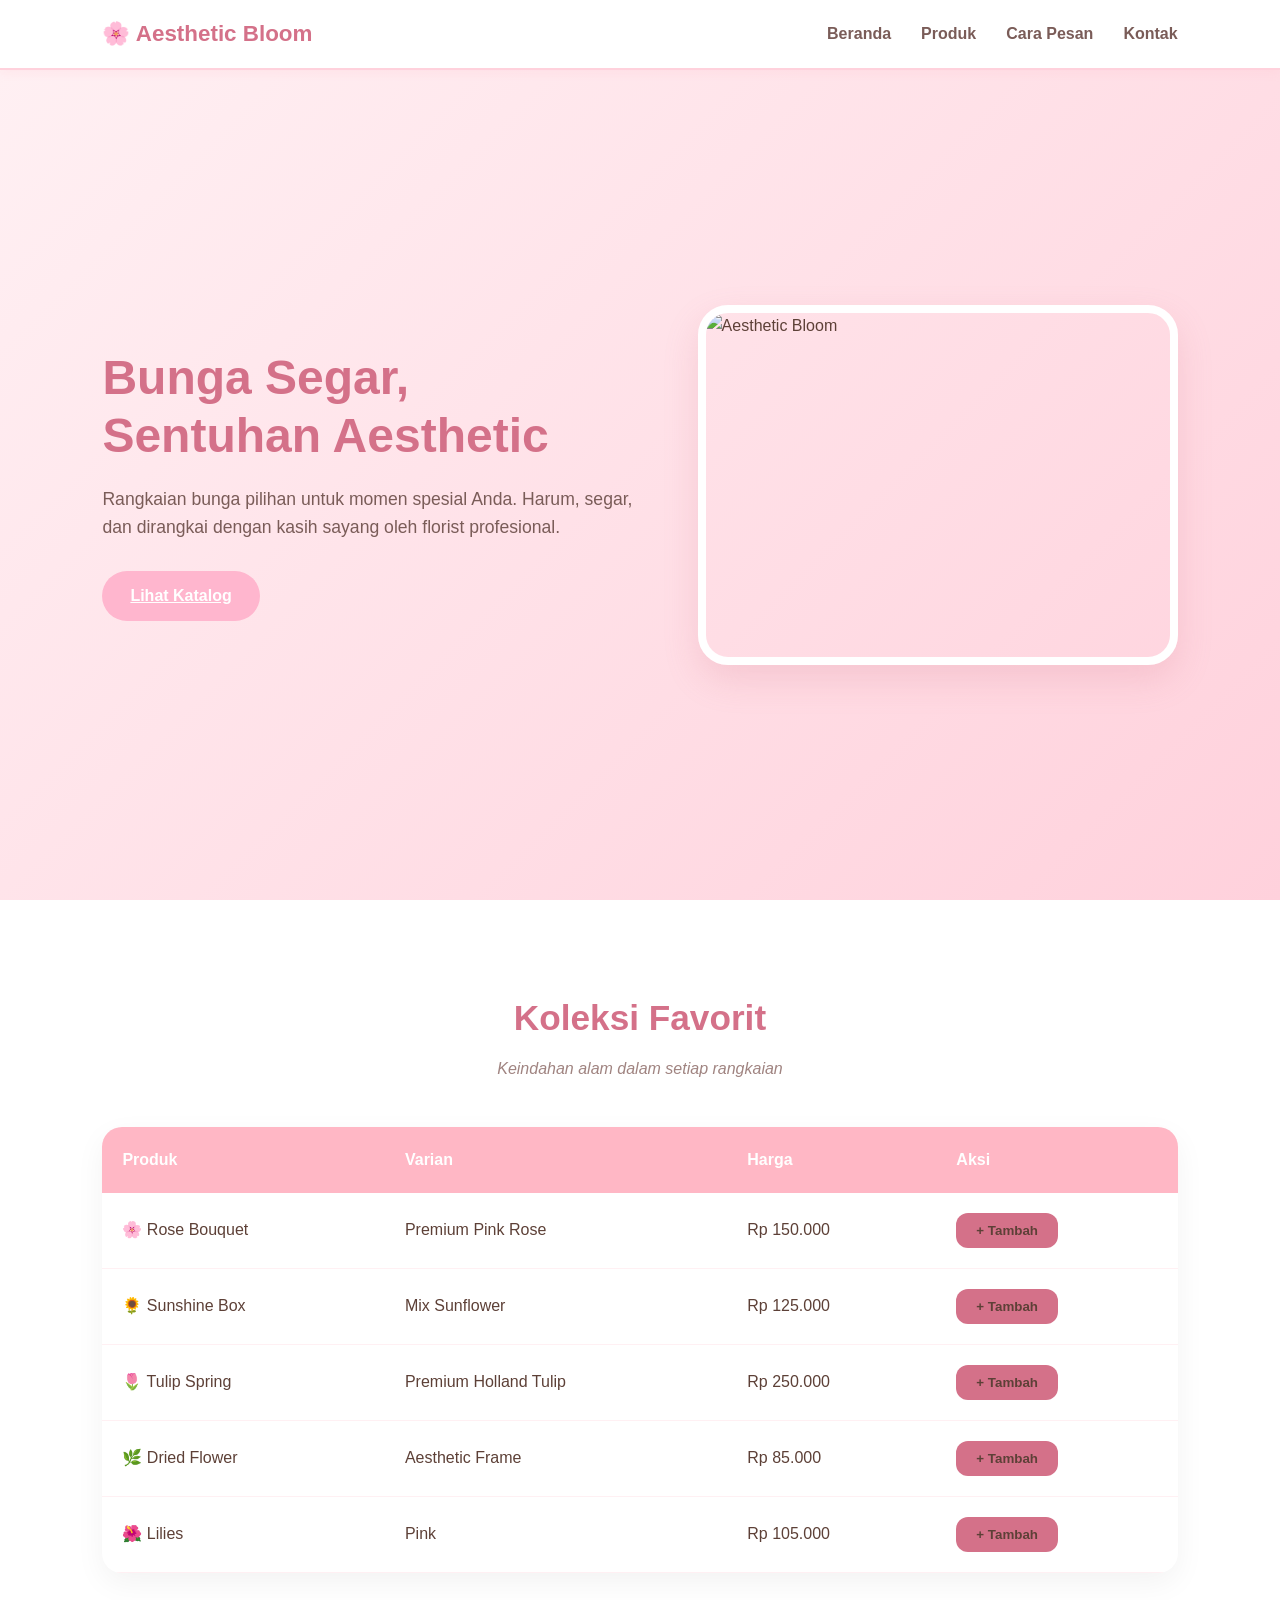
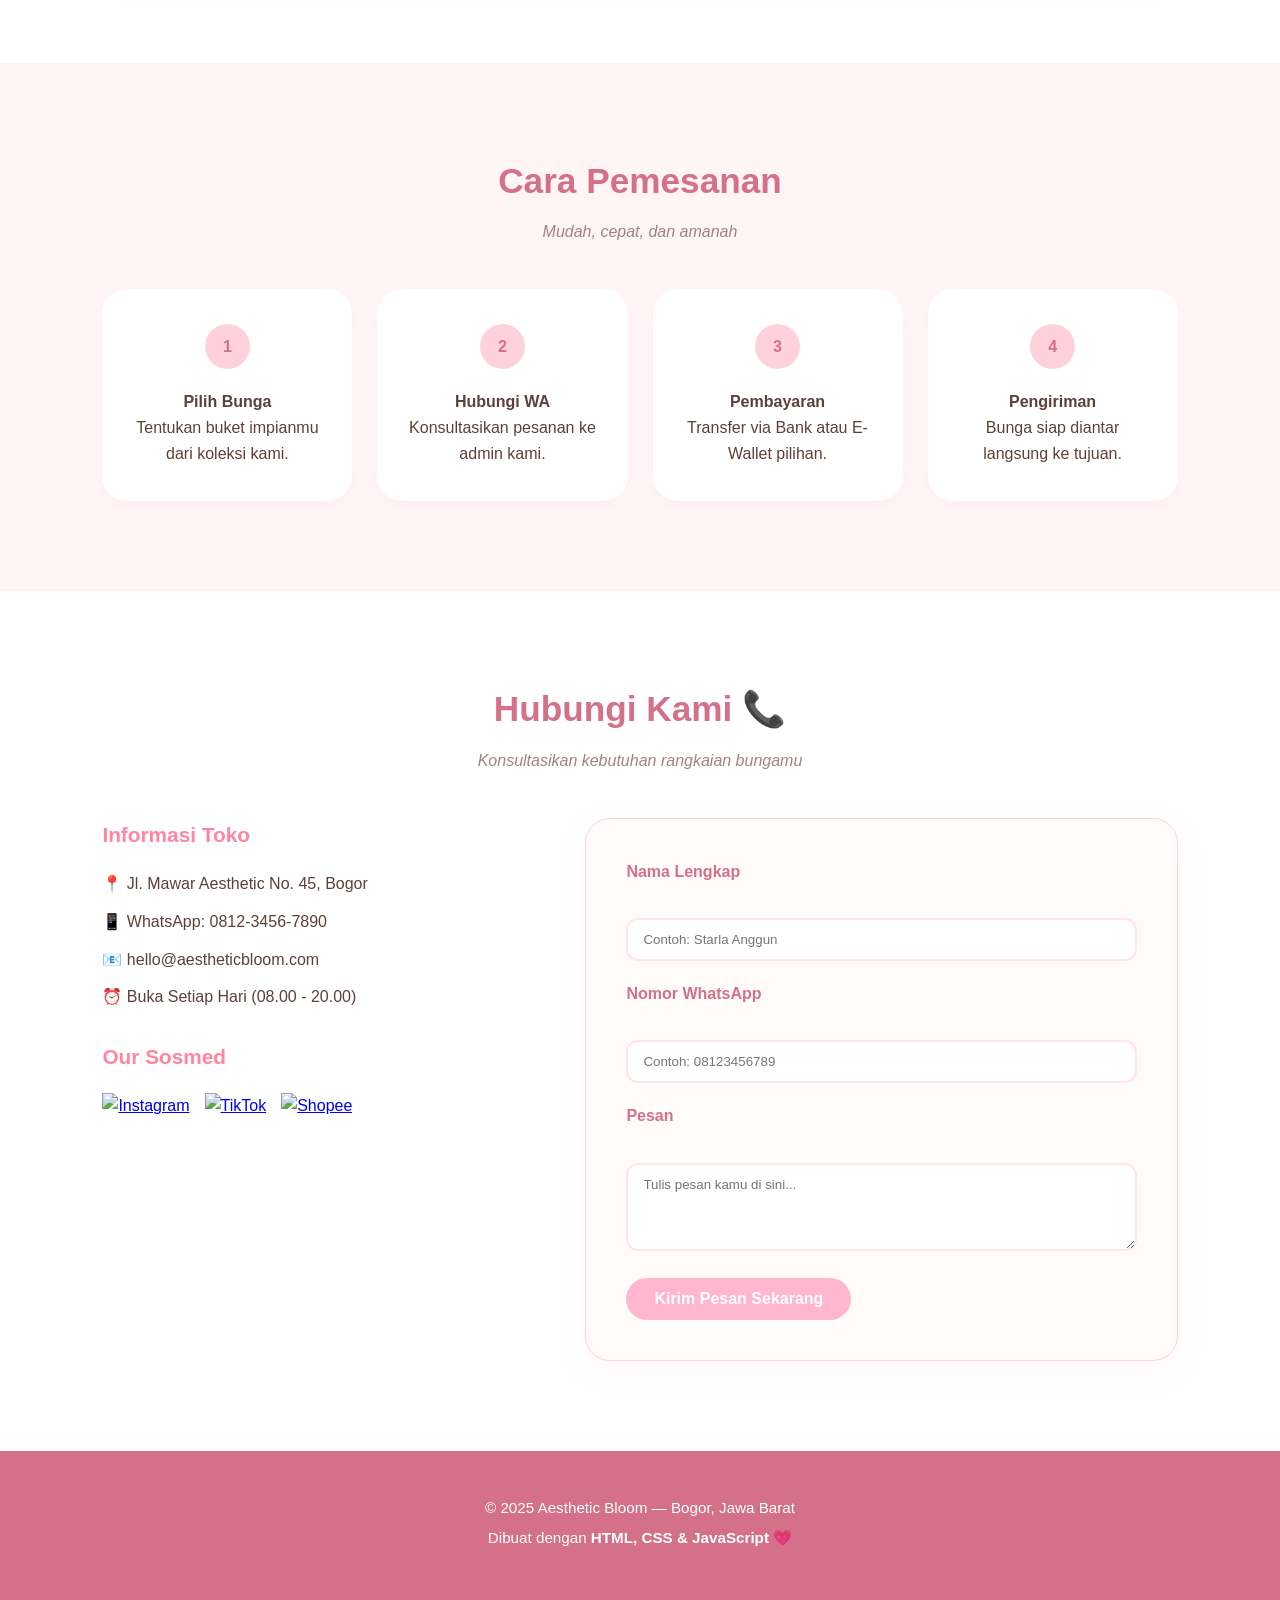
==== index_praktek.html @ 1a970a9a "Add files via upload" ====
<!DOCTYPE html>
<html lang="id">
  <head>
    <meta charset="UTF-8" />
    <meta name="viewport" content="width=device-width, initial-scale=1.0" />
    <title>Aesthetic Bloom | Premium Florist</title>
    <link rel="stylesheet" href="style_praktek.css" />
  </head>

  <body>
    <nav class="navbar">
      <span class="logo">🌸 Aesthetic Bloom</span>
      <ul class="nav-links">
        <li><a href="#beranda">Beranda</a></li>
        <li><a href="#produk">Produk</a></li>
        <li><a href="#cara-pesan">Cara Pesan</a></li>
        <li><a href="#kontak">Kontak</a></li>
      </ul>
    </nav>

    <section id="beranda" class="hero">
      <div class="hero-teks">
        <h1>Bunga Segar,<br />Sentuhan Aesthetic</h1>
        <p>
          Rangkaian bunga pilihan untuk momen spesial Anda. Harum, segar, dan dirangkai dengan kasih sayang oleh florist profesional.
        </p>
        <a href="#produk" class="tombol">Lihat Katalog</a>
      </div>
      <img src="images/hero.jpg" alt="Aesthetic Bloom" class="hero-img" />
    </section>

    <section id="produk" class="section-produk">
      <h2>Koleksi Favorit</h2>
      <p class="subjudul">Keindahan alam dalam setiap rangkaian</p>

      <table>
        <thead>
          <tr>
            <th>Produk</th>
            <th>Varian</th>
            <th>Harga</th>
            <th>Aksi</th>
          </tr>
        </thead>
        <tbody>
          <tr>
            <td>🌸 Rose Bouquet</td>
            <td>Premium Pink Rose</td>
            <td>Rp 150.000</td>
            <td><button class="btn-tambah">+ Tambah</button></td>
          </tr>
          <tr>
            <td>🌻 Sunshine Box</td>
            <td>Mix Sunflower</td>
            <td>Rp 125.000</td>
            <td><button class="btn-tambah">+ Tambah</button></td>
          </tr>
          <tr>
            <td>🌷 Tulip Spring</td>
            <td>Premium Holland Tulip</td>
            <td>Rp 250.000</td>
            <td><button class="btn-tambah">+ Tambah</button></td>
          </tr>
          <tr>
            <td>🌿 Dried Flower</td>
            <td>Aesthetic Frame</td>
            <td>Rp 85.000</td>
            <td><button class="btn-tambah">+ Tambah</button></td>
          </tr>
          <tr>
            <td>🌺 Lilies</td>
            <td>Pink</td>
            <td>Rp 105.000</td>
            <td><button class="btn-tambah">+ Tambah</button></td>
          </tr>
        </tbody>
      </table>
    </section>

    <section id="cara-pesan" class="section-cara-pesan">
      <h2>Cara Pemesanan</h2>
      <p class="subjudul">Mudah, cepat, dan amanah</p>

      <ul class="langkah-list">
        <li>
          <strong>Pilih Bunga</strong>
          <p>Tentukan buket impianmu dari koleksi kami.</p>
        </li>
        <li>
          <strong>Hubungi WA</strong>
          <p>Konsultasikan pesanan ke admin kami.</p>
        </li>
        <li>
          <strong>Pembayaran</strong>
          <p>Transfer via Bank atau E-Wallet pilihan.</p>
        </li>
        <li>
          <strong>Pengiriman</strong>
          <p>Bunga siap diantar langsung ke tujuan.</p>
        </li>
      </ul>
    </section>

    <section id="kontak" class="section-kontak">
      <h2>Hubungi Kami 📞</h2>
      <p class="subjudul">Konsultasikan kebutuhan rangkaian bungamu</p>

      <div class="kontak-wrap">
        <div class="kontak-info">
          <h3>Informasi Toko</h3>
          <ul>
            <li>📍 Jl. Mawar Aesthetic No. 45, Bogor</li>
            <li>📱 WhatsApp: 0812-3456-7890</li>
            <li>📧 hello@aestheticbloom.com</li>
            <li>⏰ Buka Setiap Hari (08.00 - 20.00)</li>
          </ul>

          <h3>Our Sosmed</h3>
          <div class="sosmed">
            <a href="#"><img src="https://cdn.simpleicons.org/instagram" alt="Instagram" width="40" height="40" /></a>
            <a href="#"><img src="https://cdn.simpleicons.org/tiktok" alt="TikTok" width="40" height="40" /></a>
            <a href="#"><img src="https://cdn.simpleicons.org/shopee" alt="Shopee" width="40" height="40" /></a>
          </div>
        </div>

       <form id="form-kontak" onsubmit="event.preventDefault();">
  <div class="form-group">
    <label for="nama">Nama Lengkap</label><br />
    <input type="text" id="nama" name="nama" placeholder="Contoh: Starla Anggun" required />
  </div>

  <div class="form-group">
    <label for="telepon">Nomor WhatsApp</label><br />
    <input type="tel" id="telepon" name="telepon" placeholder="Contoh: 08123456789" required />
  </div>

  <div class="form-group">
    <label for="pesan">Pesan</label><br />
    <textarea id="pesan" name="pesan" rows="4" placeholder="Tulis pesan kamu di sini..." required></textarea>
  </div>

  <button type="submit" class="tombol tombol-full">
    Kirim Pesan Sekarang
  </button>
  
  <p id="pesan-sukses" style="display: none;">
    ✅ Pesan berhasil dikirim, kami akan segera menghubungi Anda.
  </p>
</form>
      </div>
    </section>

    <footer class="footer">
      <p>&copy; 2025 Aesthetic Bloom &mdash; Bogor, Jawa Barat</p>
      <p>Dibuat dengan <strong>HTML, CSS &amp; JavaScript</strong> 💗</p>
    </footer>

    <script src="script.js"></script>
  </body>
</html>
---- style_praktek.css ----
* {
    margin: 0;
    padding: 0;
    box-sizing: border-box;
}

html {
    scroll-behavior: smooth;
}

body {
    font-family: 'Segoe UI', Tahoma, Geneva, Verdana, sans-serif;
    background-color: #FFF5F7;
    color: #5D4037;
    line-height: 1.6;
}

/* Navbar */
.navbar {
    position: sticky;
    top: 0;
    z-index: 1000;
    background-color: rgba(255, 255, 255, 0.95);
    padding: 0 8%;
    height: 70px;
    display: flex;
    align-items: center;
    justify-content: space-between;
    border-bottom: 2px solid #FFD1DC;
    box-shadow: 0 2px 10px rgba(255, 183, 197, 0.2);
}

.logo {
    font-weight: 800;
    font-size: 1.4rem;
    color: #D47189;
}

.nav-links {
    display: flex;
    gap: 30px;
    list-style: none;
}

.nav-links a {
    font-weight: 600;
    font-size: 1rem;
    color: #7A5C58;
    transition: 0.3s;
    text-decoration: none;
}

.nav-links a:hover {
    color: #FFB7C5;
}

/* Hero Section */
.hero {
    min-height: calc(100vh - 70px);
    padding: 60px 8%;
    display: flex;
    align-items: center;
    gap: 50px;
    background: linear-gradient(135deg, #FFF0F3 0%, #FFD1DC 100%);
}

.hero-teks {
    flex: 1;
}

.hero-teks h1 {
    font-size: 3rem;
    color: #D47189;
    line-height: 1.2;
    margin-bottom: 20px;
    font-weight: 700;
}

.hero-teks p {
    font-size: 1.1rem;
    margin-bottom: 30px;
    color: #7A5C58;
}

.hero-img {
    flex: 1;
    max-width: 480px;
    border-radius: 30px;
    border: 8px solid white;
    box-shadow: 0 15px 35px rgba(212, 113, 137, 0.2);
    object-fit: cover;
    aspect-ratio: 4/3;
}

/* Buttons */
.tombol {
  display: inline-block;
  background-color: #ffb6ce; 
  color: #ffffff;
  padding: 12px 28px; /* Diperkecil dari 24px 56px agar proporsional */
  border-radius: 50px; 
  font-weight: 600;
  font-size: 1rem; /* Diubah dari 2.99rem agar teksnya pas di dalam tombol */
  border: none;
  cursor: pointer;
  transition: background-color 0.2s, transform 0.1s;
}

.tombol:hover {
    background-color: #D47189;
    transform: translateY(-3px);
    box-shadow: 0 8px 20px rgba(212, 113, 137, 0.3);
}

/* Produk Section */
.section-produk {
    padding: 90px 8%;
    background-color: white;
}

h2 {
    font-size: 2.2rem;
    text-align: center;
    color: #D47189;
    margin-bottom: 10px;
    font-weight: 700;
}

.subjudul {
    text-align: center;
    color: #A08481;
    margin-bottom: 45px;
    font-style: italic;
}

table {
    width: 100%;
    border-collapse: collapse;
    border-radius: 20px;
    overflow: hidden;
    box-shadow: 0 10px 30px rgba(0, 0, 0, 0.05);
}

thead tr {
    background-color: #FFB7C5;
    color: white;
}

th, td {
    padding: 20px;
    text-align: left;
}

td {
    border-bottom: 1px solid #FFF0F3;
    color: #5D4037;
}

.btn-tambah {
    background-color: #d47189;
    border: none;
    padding: 10px 20px;
    border-radius: 12px;
    font-weight: 700;
    color: #5D4037;
    cursor: pointer;
    transition: 0.2s;
}

.btn-tambah:hover {
    background-color: #D47189;
    transform: scale(1.05);
}

/* Cara Pesan */
.section-cara-pesan {
    padding: 90px 8%;
    background-color: #FFF5F7;
}

.langkah-list {
    display: grid;
    grid-template-columns: repeat(auto-fit, minmax(220px, 1fr));
    gap: 25px;
    list-style: none;
    counter-reset: step-counter;
}

.langkah-list li {
    background: white;
    padding: 35px 25px;
    border-radius: 25px;
    text-align: center;
    box-shadow: 0 5px 15px rgba(255, 183, 197, 0.1);
}

.langkah-list li::before {
    counter-increment: step-counter;
    content: counter(step-counter);
    display: flex;
    align-items: center;
    justify-content: center;
    width: 45px;
    height: 45px;
    background-color: #FFD1DC;
    color: #D47189;
    font-weight: 800;
    border-radius: 50%;
    margin: 0 auto 20px;
}

/* Kontak */
.section-kontak {
    padding: 90px 8%;
    background-color: white;
}

.kontak-wrap {
    display: grid;
    grid-template-columns: 1fr 1.4fr;
    gap: 60px;
    max-width: 1100px;
    margin: 0 auto;
}

.kontak-info h3 {
    color: #FF85A1;
    margin-bottom: 20px;
    font-size: 1.3rem;
}

.kontak-info ul {
    list-style: none;
    margin-bottom: 30px;
    display: flex;
    flex-direction: column;
    gap: 12px;
}

.kontak-info li {
    font-size: 1rem;
    color: #5D4037;
}

.sosmed {
    display: flex;
    gap: 15px;
}

.sosmed a img {
    width: 40px;
    height: 40px;
}

#form-kontak {
    background-color: #FFFBFB;
    padding: 40px;
    border-radius: 25px;
    border: 1px solid #FFD1DC;
    box-shadow: 0 10px 30px rgba(255, 183, 197, 0.1);
}

#form-kontak h3 {
    color: #D47189;
    margin-bottom: 20px;
}

.form-group {
    margin-bottom: 20px;
}

.form-group label {
    display: block;
    margin-bottom: 8px;
    font-weight: 600;
    color: #D47189;
}

.form-group input, .form-group textarea {
    width: 100%;
    padding: 12px 15px;
    border: 2px solid #FFE4E9;
    border-radius: 12px;
    outline: none;
    font-family: inherit;
    color: #5D4037;
}

.form-group input:focus, .form-group textarea:focus {
    border-color: #FFB7C5;
}

/* Footer */
.footer {
    background-color: #D47189;
    color: white;
    text-align: center;
    padding: 45px 5%;
    font-size: 0.95rem;
}

.footer p {
    margin-bottom: 5px;
}

/* Responsive */
@media (max-width: 768px) {
    .hero { flex-direction: column; text-align: center; }
    .hero-img { width: 100%; max-width: 100%; }
    .kontak-wrap { grid-template-columns: 1fr; gap: 40px; }
    .nav-links { display: none; }
    .navbar { padding: 0 5%; }
}
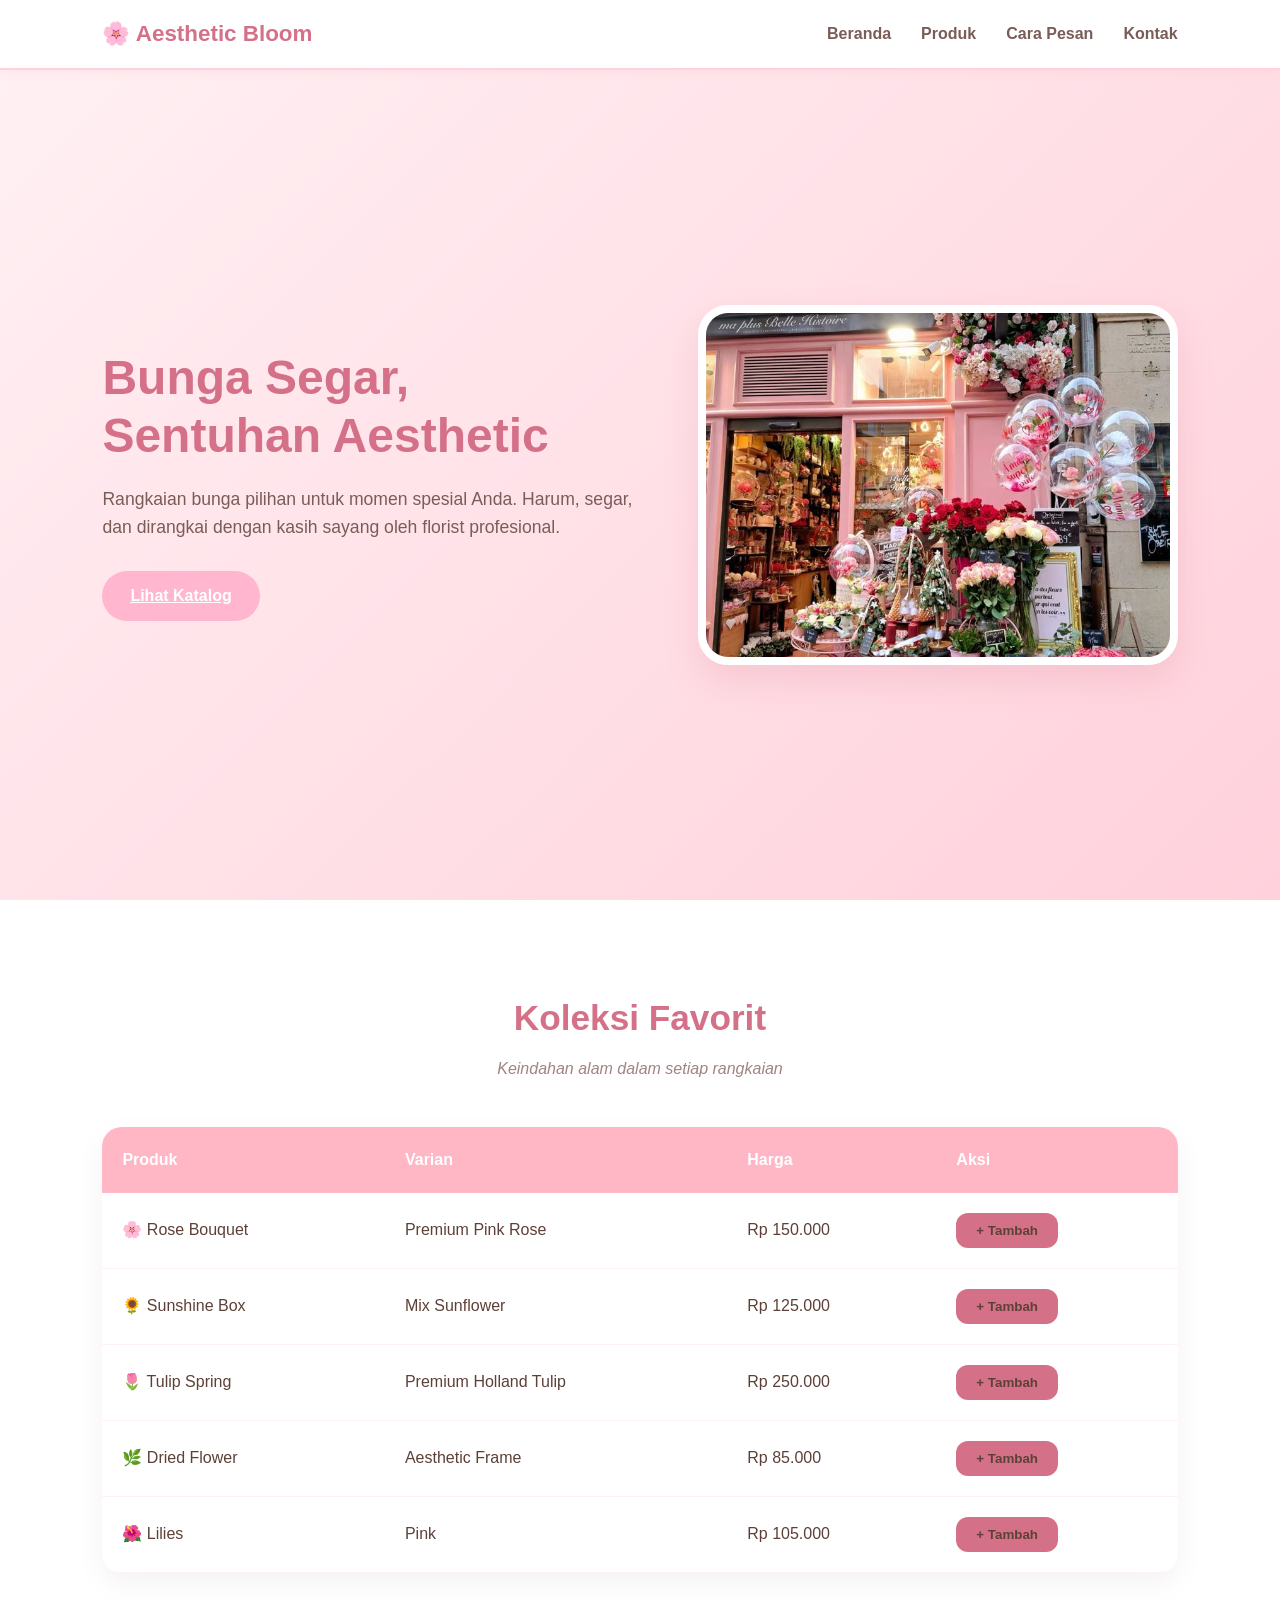
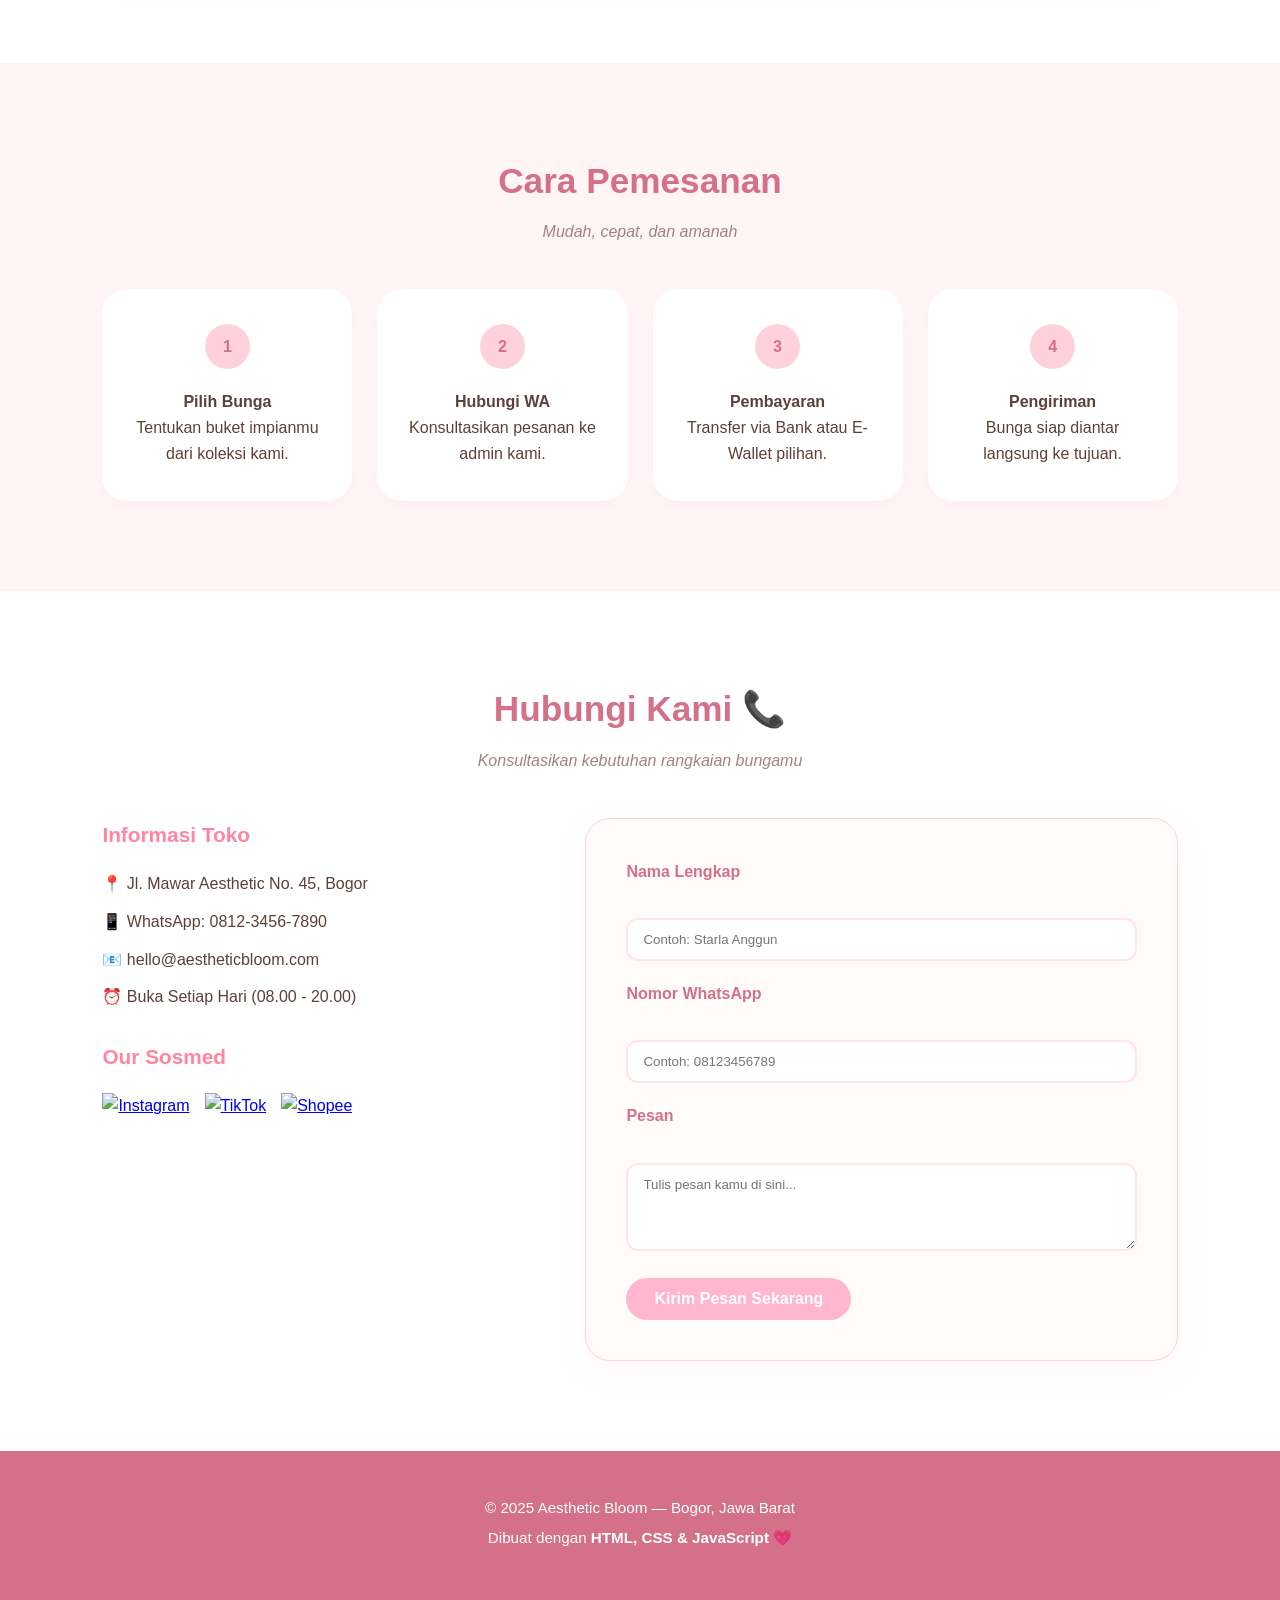
==== commit 9291fb65: "Add files via upload" ====
--- a/index_praktek.html
+++ b/index_praktek.html
@@ -26,7 +26,7 @@
         </p>
         <a href="#produk" class="tombol">Lihat Katalog</a>
       </div>
-      <img src="images/hero.jpg" alt="Aesthetic Bloom" class="hero-img" />
+      <img src="hero.jpg" alt="Aesthetic Bloom" class="hero-img" />
     </section>
 
     <section id="produk" class="section-produk">
